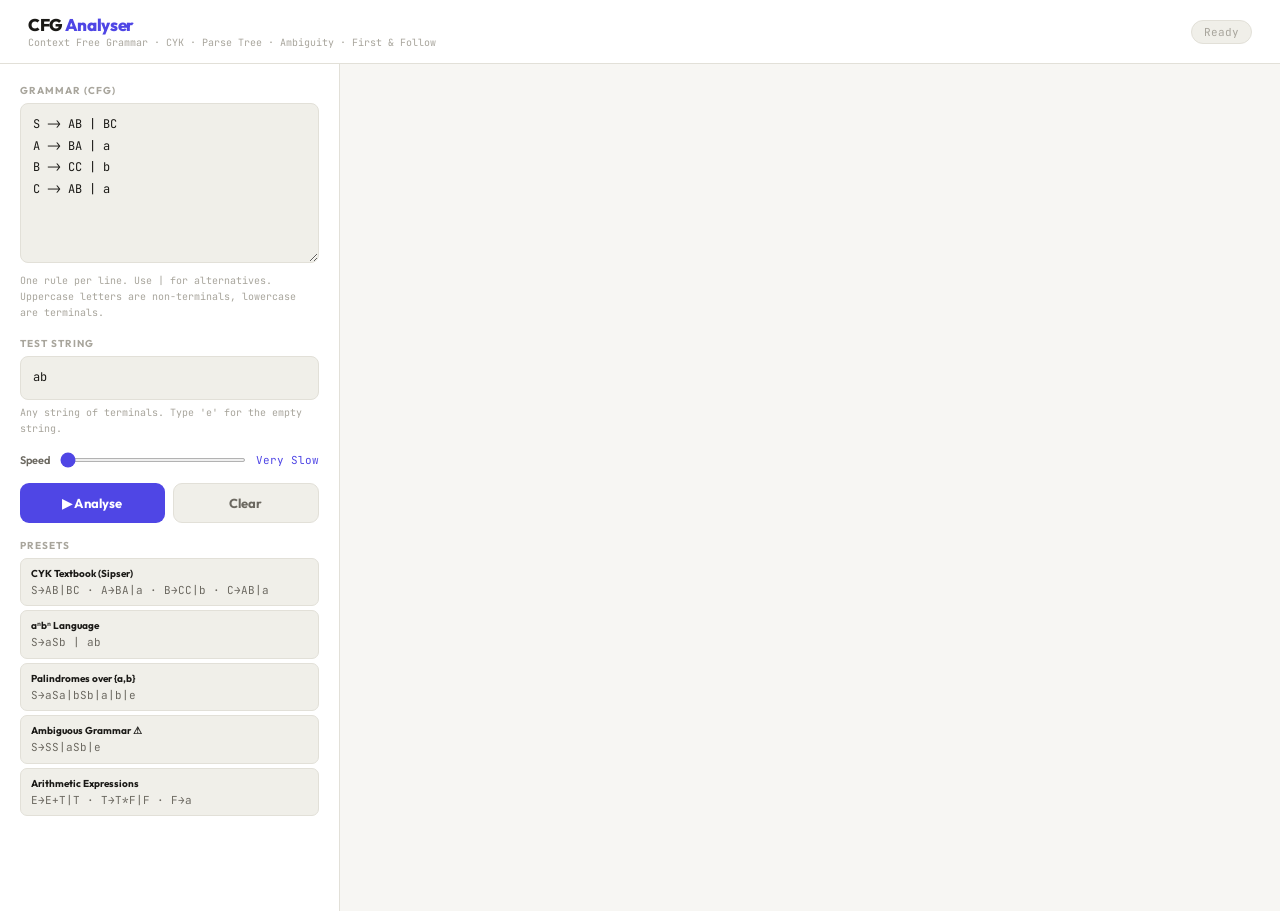
==== CFG_Analyser_Final.html @ db5e2283 "Initial commit: CFG analyser app" ====
﻿<!DOCTYPE html>
<html lang="en">
<head>
<meta charset="UTF-8"/>
<meta name="viewport" content="width=device-width, initial-scale=1.0"/>
<title>CFG Analyser</title>
<link href="https://fonts.googleapis.com/css2?family=JetBrains+Mono:wght@300;400;500;600&family=Outfit:wght@400;600;700;800&display=swap" rel="stylesheet"/>
<link rel="stylesheet" href="CFG_Analyser_Final.css"/>
</head>
<body>

<div class="topbar">
  <div>
    <div class="logo">CFG <em>Analyser</em></div>
    <div class="logo-sub">Context Free Grammar · CYK · Parse Tree · Ambiguity · First &amp; Follow</div>
  </div>
  <div id="status-pill" class="status-pill">Ready</div>
</div>

<div class="layout">

  <!-- INPUT PANEL -->
  <div class="input-panel">
    <div>
      <div class="field-label">Grammar (CFG)</div>
      <textarea id="grammar-input" placeholder="S -> AB | BC&#10;A -> BA | a&#10;B -> CC | b&#10;C -> AB | a&#10;&#10;Uppercase = non-terminal&#10;Lowercase = terminal&#10;e or ε = epsilon (empty)"></textarea>
      <div class="hint">One rule per line. Use | for alternatives. Uppercase letters are non-terminals, lowercase are terminals.</div>
    </div>

    <div>
      <div class="field-label">Test String</div>
      <input type="text" id="string-input" placeholder="e.g. baab  (type e for empty ε)" value="baab"/>
      <div class="hint">Any string of terminals. Type 'e' for the empty string.</div>
    </div>

    <div>
      <div class="speed-row">
        <label>Speed</label>
        <input type="range" id="speed-slider" min="1" max="5" value="1" oninput="updateSpeed(this.value)"/>
        <span class="speed-val" id="speed-label">Very Slow</span>
      </div>
    </div>

    <div class="btn-row">
      <button class="btn btn-run" id="run-btn" onclick="runAnalysis()">▶ Analyse</button>
      <button class="btn btn-clear" onclick="clearAll()">Clear</button>
    </div>

    <div id="input-error" class="err" style="display:none"></div>

    <div>
      <div class="field-label">Presets</div>
      <div class="preset-grid">
        <button class="preset-btn" onclick="loadPreset(0)"><span class="preset-name">CYK Textbook (Sipser)</span>S→AB|BC · A→BA|a · B→CC|b · C→AB|a</button>
        <button class="preset-btn" onclick="loadPreset(1)"><span class="preset-name">aⁿbⁿ Language</span>S→aSb | ab</button>
        <button class="preset-btn" onclick="loadPreset(2)"><span class="preset-name">Palindromes over {a,b}</span>S→aSa|bSb|a|b|e</button>
        <button class="preset-btn" onclick="loadPreset(3)"><span class="preset-name">Ambiguous Grammar ⚠</span>S→SS|aSb|e</button>
        <button class="preset-btn" onclick="loadPreset(4)"><span class="preset-name">Arithmetic Expressions</span>E→E+T|T · T→T*F|F · F→a</button>
      </div>
    </div>
  </div>

  <!-- OUTPUT PANEL -->
  <div class="output-panel" id="output-panel">

    <div class="section" id="sec-grammar">
      <div class="section-header">
        <div class="section-num pending" id="num-grammar">G</div>
        <div><div class="section-title">Grammar Analysis</div><div class="section-sub">Parsing your CFG — identifying variables, terminals, productions</div></div>
      </div>
      <div id="grammar-body"></div>
    </div>

    <div class="section" id="sec-cnf">
      <div class="section-header">
        <div class="section-num pending" id="num-cnf">1</div>
        <div><div class="section-title">CNF Conversion</div><div class="section-sub">Transforming grammar into Chomsky Normal Form — required for CYK</div></div>
      </div>
      <div id="cnf-body"></div>
    </div>

    <div class="section" id="sec-cyk">
      <div class="section-header">
        <div class="section-num pending" id="num-cyk">2</div>
        <div><div class="section-title">CYK Parser</div><div class="section-sub">Dynamic programming table filling — O(n³|G|) membership test</div></div>
      </div>
      <div id="cyk-body"></div>
    </div>

    <div class="section" id="sec-tree">
      <div class="section-header">
        <div class="section-num pending" id="num-tree">3</div>
        <div><div class="section-title">Parse Tree</div><div class="section-sub">Derivation tree reconstructed from CYK table</div></div>
      </div>
      <div id="tree-body"></div>
    </div>

    <div class="section" id="sec-amb">
      <div class="section-header">
        <div class="section-num pending" id="num-amb">4</div>
        <div><div class="section-title">Ambiguity Detection</div><div class="section-sub">Searching for a second distinct parse tree</div></div>
      </div>
      <div id="amb-body"></div>
    </div>

    <div class="section" id="sec-ff">
      <div class="section-header">
        <div class="section-num pending" id="num-ff">5</div>
        <div><div class="section-title">First &amp; Follow Sets</div><div class="section-sub">Computed on original grammar</div></div>
      </div>
      <div id="ff-body"></div>
    </div>

  </div>
</div>

<script src="CFG_Analyser_Final.js"></script>
</body>
</html>
---- CFG_Analyser_Final.css ----
﻿*{box-sizing:border-box;margin:0;padding:0}
:root{
  --bg:#f7f6f3;
  --bg2:#ffffff;
  --bg3:#f0efe9;
  --border:#e2e0d8;
  --border2:#ccc9be;
  --text:#1a1916;
  --text2:#6b6860;
  --text3:#a8a59c;
  --accent:#4f46e5;
  --accent2:#6366f1;
  --green:#059669;
  --green-bg:#ecfdf5;
  --green-border:#a7f3d0;
  --red:#dc2626;
  --red-bg:#fef2f2;
  --red-border:#fecaca;
  --amber:#d97706;
  --amber-bg:#fffbeb;
  --amber-border:#fde68a;
  --blue:#2563eb;
  --blue-bg:#eff6ff;
  --blue-border:#bfdbfe;
  --font:'Outfit',sans-serif;
  --mono:'JetBrains Mono',monospace;
}
html,body{min-height:100vh;background:var(--bg);color:var(--text);font-family:var(--mono)}
::-webkit-scrollbar{width:5px}
::-webkit-scrollbar-track{background:var(--bg3)}
::-webkit-scrollbar-thumb{background:var(--border2);border-radius:3px}

/* TOP BAR */
.topbar{background:var(--bg2);border-bottom:1px solid var(--border);padding:14px 28px;display:flex;align-items:center;justify-content:space-between;position:sticky;top:0;z-index:100}
.logo{font-family:var(--font);font-size:17px;font-weight:800;color:var(--text);letter-spacing:-.02em}
.logo em{color:var(--accent);font-style:normal}
.logo-sub{font-size:10px;color:var(--text3);font-family:var(--mono);margin-top:1px}
.status-pill{font-size:11px;padding:4px 12px;border-radius:20px;font-family:var(--mono);background:var(--bg3);color:var(--text3);border:1px solid var(--border)}
.status-pill.running{background:var(--blue-bg);color:var(--blue);border-color:var(--blue-border)}
.status-pill.done{background:var(--green-bg);color:var(--green);border-color:var(--green-border)}

/* MAIN LAYOUT */
.layout{display:grid;grid-template-columns:340px 1fr;min-height:calc(100vh - 53px)}

/* INPUT PANEL */
.input-panel{background:var(--bg2);border-right:1px solid var(--border);padding:20px;display:flex;flex-direction:column;gap:16px;position:sticky;top:53px;height:calc(100vh - 53px);overflow-y:auto}
.field-label{font-family:var(--font);font-size:10px;font-weight:700;color:var(--text3);letter-spacing:.1em;text-transform:uppercase;margin-bottom:6px}
textarea,input[type=text]{width:100%;background:var(--bg3);border:1.5px solid var(--border);border-radius:8px;color:var(--text);font-family:var(--mono);font-size:12px;padding:10px 12px;outline:none;transition:border .2s;resize:vertical;line-height:1.8}
textarea:focus,input[type=text]:focus{border-color:var(--accent);background:#fff}
textarea{min-height:160px}
.hint{font-size:10px;color:var(--text3);margin-top:5px;line-height:1.6}

/* SPEED CONTROL */
.speed-row{display:flex;align-items:center;gap:10px}
.speed-row label{font-size:11px;color:var(--text2);font-family:var(--font);font-weight:600;white-space:nowrap}
input[type=range]{flex:1;accent-color:var(--accent);height:4px}
.speed-val{font-size:11px;color:var(--accent);font-family:var(--mono);min-width:28px;text-align:right}

/* BUTTONS */
.btn{font-family:var(--font);font-size:13px;font-weight:700;padding:11px 20px;border-radius:9px;cursor:pointer;border:none;transition:all .18s;letter-spacing:.01em;width:100%}
.btn-run{background:var(--accent);color:#fff}
.btn-run:hover{background:var(--accent2);transform:translateY(-1px);box-shadow:0 4px 14px rgba(79,70,229,.3)}
.btn-run:disabled{background:var(--border2);color:var(--text3);transform:none;box-shadow:none;cursor:not-allowed}
.btn-clear{background:var(--bg3);color:var(--text2);border:1.5px solid var(--border)}
.btn-clear:hover{background:var(--border);color:var(--text)}
.btn-row{display:flex;gap:8px}
.btn-row .btn{flex:1}

/* PRESETS */
.preset-grid{display:flex;flex-direction:column;gap:4px}
.preset-btn{font-size:11px;padding:7px 10px;border-radius:7px;background:var(--bg3);border:1.5px solid var(--border);color:var(--text2);cursor:pointer;text-align:left;font-family:var(--mono);transition:all .15s;line-height:1.5}
.preset-btn:hover{border-color:var(--accent);color:var(--accent);background:var(--blue-bg)}
.preset-name{display:block;font-family:var(--font);font-size:10px;font-weight:700;color:var(--text);margin-bottom:1px}

/* ERROR */
.err{background:var(--red-bg);border:1.5px solid var(--red-border);border-radius:8px;padding:9px 12px;font-size:11px;color:var(--red);line-height:1.6}

/* OUTPUT PANEL */
.output-panel{padding:24px 32px;display:flex;flex-direction:column;gap:0}

/* SECTION BLOCK */
.section{margin-bottom:32px;opacity:0;transform:translateY(8px);transition:opacity .4s,transform .4s}
.section.visible{opacity:1;transform:translateY(0)}
.section-header{display:flex;align-items:center;gap:10px;margin-bottom:14px;padding-bottom:10px;border-bottom:1.5px solid var(--border)}
.section-num{width:26px;height:26px;border-radius:50%;background:var(--accent);color:#fff;display:flex;align-items:center;justify-content:center;font-family:var(--font);font-size:11px;font-weight:700;flex-shrink:0}
.section-num.done{background:var(--green)}
.section-num.pending{background:var(--bg3);color:var(--text3);border:1.5px solid var(--border)}
.section-title{font-family:var(--font);font-size:15px;font-weight:700;color:var(--text)}
.section-sub{font-size:10px;color:var(--text3);font-family:var(--mono);margin-top:1px}

/* COMPUTING INDICATOR */
.computing{display:flex;align-items:center;gap:8px;font-size:12px;color:var(--text3);font-family:var(--mono);padding:8px 0}
.dots span{animation:blink 1.2s infinite;display:inline-block}
.dots span:nth-child(2){animation-delay:.2s}
.dots span:nth-child(3){animation-delay:.4s}
@keyframes blink{0%,80%,100%{opacity:.2}40%{opacity:1}}

/* LOG LINE */
.log{display:flex;flex-direction:column;gap:3px;margin:8px 0}
.log-line{font-size:12px;font-family:var(--mono);padding:5px 10px;border-radius:6px;border-left:3px solid transparent;line-height:1.6;opacity:0;transform:translateX(-6px);transition:opacity .25s,transform .25s}
.log-line.show{opacity:1;transform:translateX(0)}
.log-line.info{border-left-color:var(--border2);color:var(--text2);background:var(--bg3)}
.log-line.added{border-left-color:var(--green);color:var(--green);background:var(--green-bg)}
.log-line.removed{border-left-color:var(--red);color:var(--red);background:var(--red-bg);text-decoration:line-through}
.log-line.changed{border-left-color:var(--amber);color:var(--amber);background:var(--amber-bg)}
.log-line.highlight{border-left-color:var(--accent);color:var(--accent);background:var(--blue-bg);font-weight:500}
.log-line.result{border-left-color:var(--green);color:var(--text);background:var(--green-bg);font-weight:500}

/* STAGE CARD */
.stage-card{background:var(--bg2);border:1.5px solid var(--border);border-radius:10px;padding:14px 16px;margin-bottom:10px;opacity:0;transform:translateY(6px);transition:opacity .3s,transform .3s,border-color .3s}
.stage-card.show{opacity:1;transform:translateY(0)}
.stage-card.active{border-color:var(--accent);background:var(--blue-bg)}
.stage-card.complete{border-color:var(--green-border);background:var(--green-bg)}
.stage-title{font-family:var(--font);font-size:12px;font-weight:700;color:var(--text);margin-bottom:6px;display:flex;align-items:center;gap:7px}
.stage-badge{font-size:9px;padding:2px 7px;border-radius:10px;font-family:var(--mono)}
.sb-running{background:var(--blue-bg);color:var(--blue);border:1px solid var(--blue-border)}
.sb-done{background:var(--green-bg);color:var(--green);border:1px solid var(--green-border)}
.sb-pending{background:var(--bg3);color:var(--text3);border:1px solid var(--border)}
.stage-desc{font-size:11px;color:var(--text2);line-height:1.6;margin-bottom:8px}

/* CYK TABLE */
.cyk-wrap{overflow-x:auto;margin:10px 0}
table.cyk{border-collapse:collapse;font-family:var(--mono);font-size:12px}
table.cyk th{background:var(--bg3);color:var(--text2);font-size:10px;letter-spacing:.06em;text-transform:uppercase;padding:8px 12px;border:1.5px solid var(--border);text-align:center;font-family:var(--font);font-weight:700}
table.cyk td{border:1.5px solid var(--border);padding:9px 12px;text-align:center;min-width:72px;vertical-align:middle;background:var(--bg3);color:var(--text3);font-style:italic;transition:all .5s;font-size:11px}
table.cyk td.filled{background:#fff;border-color:var(--border2);color:var(--text);font-style:normal}
table.cyk td.computing-cell{background:var(--blue-bg);border-color:var(--accent);animation:cellPulse .6s ease infinite}
table.cyk td.acc{background:var(--green-bg);border-color:var(--green-border);color:var(--green);font-weight:600;font-style:normal}
table.cyk td.just-filled{animation:cellPop .5s ease}
@keyframes cellPulse{0%,100%{opacity:.6}50%{opacity:1}}
@keyframes cellPop{0%{transform:scale(.7);background:var(--blue-bg)}60%{transform:scale(1.08)}100%{transform:scale(1)}}
.cyk-tag{display:inline-block;padding:1px 6px;border-radius:4px;background:rgba(79,70,229,.1);color:var(--accent);font-size:11px;margin:1px;border:1px solid rgba(79,70,229,.2)}
.cyk-tag.s-tag{background:var(--green-bg);color:var(--green);border-color:var(--green-border)}

/* CYK LOG — shows computation reasoning */
.cyk-log{background:var(--bg3);border:1.5px solid var(--border);border-radius:8px;padding:10px 12px;margin-top:10px;max-height:180px;overflow-y:auto;font-size:11px;font-family:var(--mono);line-height:1.9;color:var(--text2)}
.cyk-log-line{padding:1px 0;border-bottom:1px solid var(--border);opacity:0;transition:opacity .2s}
.cyk-log-line.show{opacity:1}
.cyk-log-line:last-child{border:none}
.cyk-log-line .found{color:var(--green);font-weight:500}
.cyk-log-line .checking{color:var(--blue)}
.cyk-log-line .result-log{color:var(--accent);font-weight:500}

/* VERDICT */
.verdict{display:flex;align-items:center;gap:14px;padding:16px 20px;border-radius:10px;margin-bottom:16px}
.verdict.acc{background:var(--green-bg);border:1.5px solid var(--green-border)}
.verdict.rej{background:var(--red-bg);border:1.5px solid var(--red-border)}
.v-icon{font-size:26px}
.v-title{font-family:var(--font);font-size:16px;font-weight:800}
.verdict.acc .v-title{color:var(--green)}
.verdict.rej .v-title{color:var(--red)}
.v-sub{font-size:11px;color:var(--text3);margin-top:2px;font-family:var(--mono)}

/* PARSE TREE */
.tree-svg-wrap{overflow:auto;background:var(--bg2);border:1.5px solid var(--border);border-radius:10px;padding:16px}
svg.ptree{font-family:var(--mono);overflow:visible;display:block}
.ptree-edge{stroke:var(--border2);stroke-width:1.5;fill:none;opacity:0;transition:opacity .3s}
.ptree-edge.show{opacity:1}
.ptree-node{opacity:0;transition:opacity .3s,transform .3s}
.ptree-node.show{opacity:1}

/* DERIVATION STEPS */
.deriv-steps{display:flex;flex-direction:column;gap:2px;background:var(--bg2);border:1.5px solid var(--border);border-radius:10px;padding:14px 16px;margin-top:12px}
.deriv-row{display:flex;align-items:baseline;gap:10px;font-size:12px;font-family:var(--mono);padding:3px 0;border-bottom:1px solid var(--bg3);opacity:0;transition:opacity .3s}
.deriv-row.show{opacity:1}
.deriv-row:last-child{border:none}
.deriv-arrow{color:var(--text3);min-width:20px;font-size:11px}
.deriv-str{color:var(--text)}
.deriv-str .nt{color:var(--accent);font-weight:500}
.deriv-str .tm{color:var(--green)}

/* AMBIGUITY */
.amb-grid{display:grid;grid-template-columns:1fr 1fr;gap:16px;margin-top:12px}
.amb-tree-card{background:var(--bg2);border:1.5px solid var(--border);border-radius:10px;padding:14px}
.amb-tree-title{font-family:var(--font);font-size:10px;font-weight:700;color:var(--text3);letter-spacing:.1em;text-transform:uppercase;margin-bottom:10px}

/* FF TABLE */
table.ff{width:100%;border-collapse:collapse;font-family:var(--mono);font-size:12px}
table.ff th{background:var(--bg3);color:var(--text2);font-size:10px;padding:9px 14px;border:1.5px solid var(--border);text-align:left;font-family:var(--font);font-weight:700;letter-spacing:.05em;text-transform:uppercase}
table.ff td{border:1.5px solid var(--border);padding:9px 14px;background:var(--bg2);vertical-align:top}
table.ff tr:hover td{background:var(--bg3)}
.var-name{color:var(--accent);font-weight:600}
.ff-set{display:flex;flex-wrap:wrap;gap:4px}
.ff-tok{display:inline-block;padding:2px 8px;border-radius:8px;font-size:11px;font-family:var(--mono)}
.ft-t{background:var(--green-bg);color:var(--green);border:1px solid var(--green-border)}
.ft-e{background:var(--red-bg);color:var(--red);border:1px solid var(--red-border)}
.ft-d{background:var(--amber-bg);color:var(--amber);border:1px solid var(--amber-border)}

/* GRAMMAR INFO STRIP */
.grammar-strip{display:flex;gap:12px;flex-wrap:wrap;padding:10px 14px;background:var(--bg3);border-radius:8px;border:1.5px solid var(--border);font-size:11px;font-family:var(--mono)}
.gs-item{display:flex;gap:5px;align-items:center}
.gs-label{color:var(--text3)}
.gs-val{color:var(--text);font-weight:500}
.gs-val.g{color:var(--green)}
.gs-val.a{color:var(--accent)}

/* CHECKMARK */
.check{display:inline-flex;align-items:center;justify-content:center;width:18px;height:18px;border-radius:50%;background:var(--green);color:#fff;font-size:10px;flex-shrink:0}
.next-btn-wrap{display:flex;align-items:center;gap:12px;margin:12px 0;padding:10px 16px;background:var(--blue-bg);border:1.5px solid var(--blue-border);border-radius:9px;animation:fadeIn .3s ease}
@keyframes fadeIn{from{opacity:0;transform:translateY(4px)}to{opacity:1;transform:translateY(0)}}
.next-btn{font-family:var(--font);font-size:12px;font-weight:700;padding:8px 20px;border-radius:7px;cursor:pointer;border:none;background:var(--accent);color:#fff;transition:all .15s;letter-spacing:.02em;white-space:nowrap}
.next-btn:hover{background:var(--accent2);transform:translateY(-1px);box-shadow:0 3px 10px rgba(79,70,229,.3)}
.next-btn:active{transform:scale(.97)}
.next-hint{font-size:11px;color:var(--blue);font-family:var(--mono);line-height:1.5}
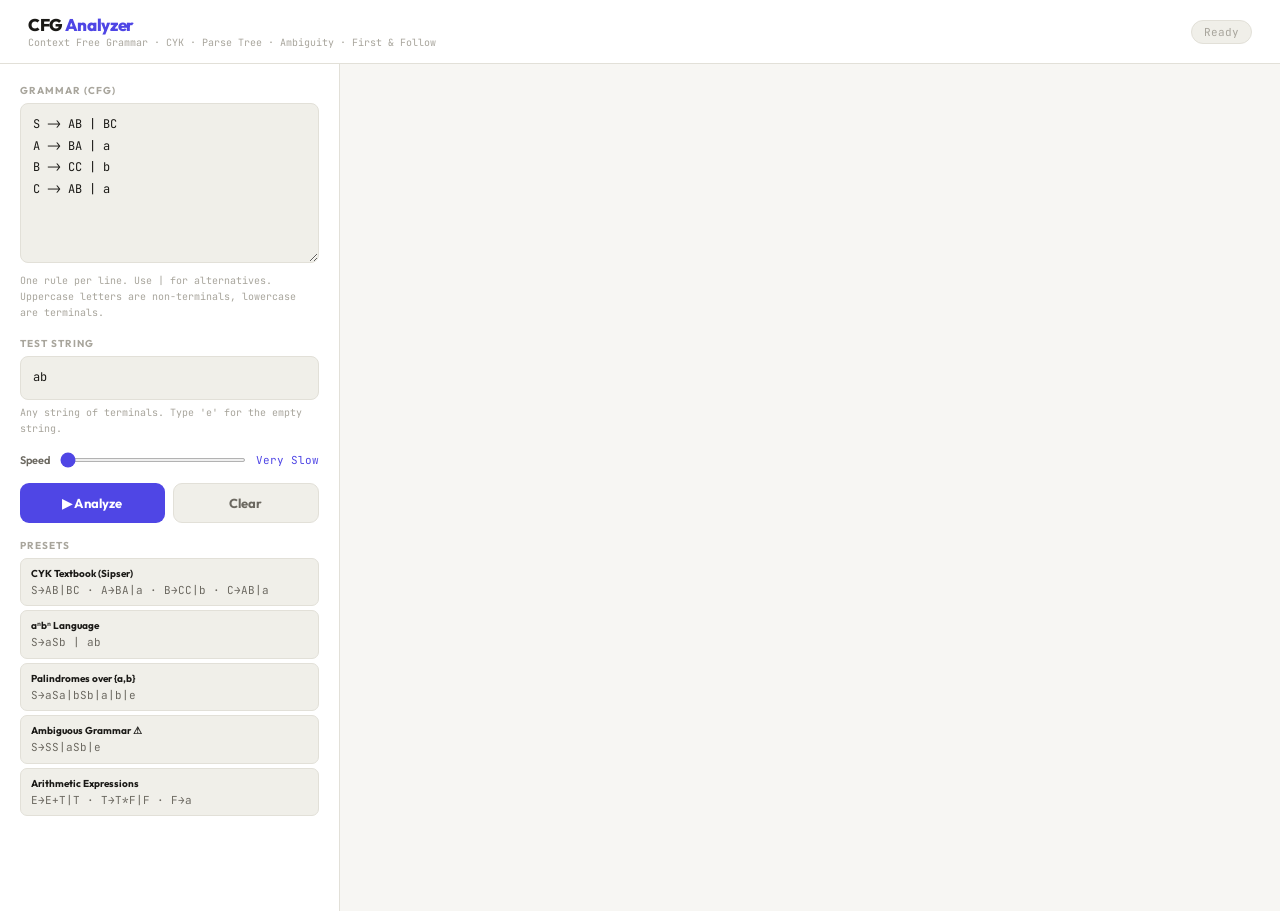
==== commit 5acc94ba: "Rename HTML UI labels to Analyzer" ====
--- a/CFG_Analyser_Final.html
+++ b/CFG_Analyser_Final.html
@@ -3,7 +3,7 @@
 <head>
 <meta charset="UTF-8"/>
 <meta name="viewport" content="width=device-width, initial-scale=1.0"/>
-<title>CFG Analyser</title>
+<title>CFG Analyzer</title>
 <link href="https://fonts.googleapis.com/css2?family=JetBrains+Mono:wght@300;400;500;600&family=Outfit:wght@400;600;700;800&display=swap" rel="stylesheet"/>
 <link rel="stylesheet" href="CFG_Analyser_Final.css"/>
 </head>
@@ -11,7 +11,7 @@
 
 <div class="topbar">
   <div>
-    <div class="logo">CFG <em>Analyser</em></div>
+    <div class="logo">CFG <em>Analyzer</em></div>
     <div class="logo-sub">Context Free Grammar · CYK · Parse Tree · Ambiguity · First &amp; Follow</div>
   </div>
   <div id="status-pill" class="status-pill">Ready</div>
@@ -42,7 +42,7 @@
     </div>
 
     <div class="btn-row">
-      <button class="btn btn-run" id="run-btn" onclick="runAnalysis()">▶ Analyse</button>
+      <button class="btn btn-run" id="run-btn" onclick="runAnalysis()">▶ Analyze</button>
       <button class="btn btn-clear" onclick="clearAll()">Clear</button>
     </div>
 
